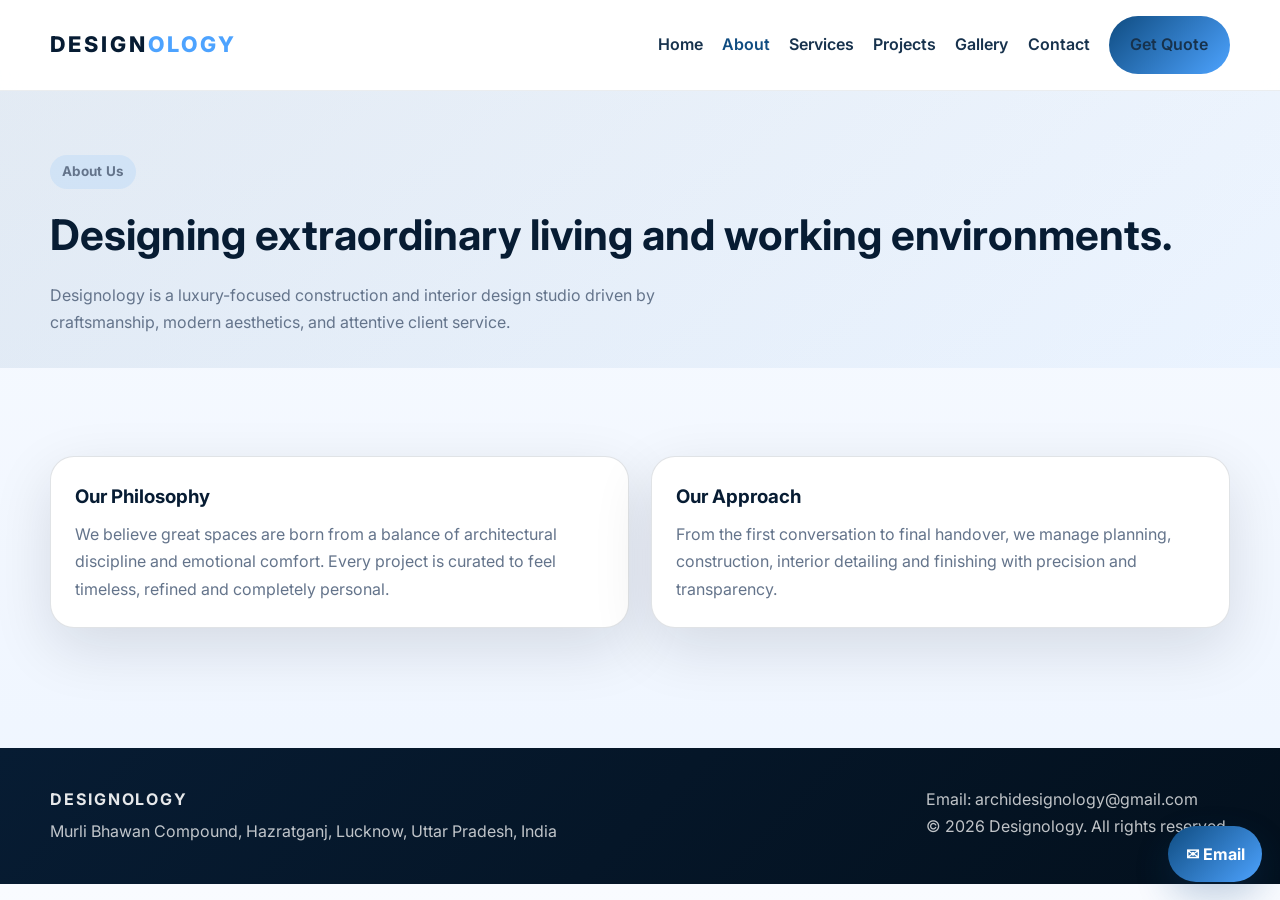
==== about.html @ 92bfb2e4 "Initial Designology Website" ====
<!DOCTYPE html>
<html lang="en">
  <head>
    <meta charset="UTF-8" />
    <meta name="viewport" content="width=device-width, initial-scale=1.0" />
    <title>About | Designology</title>
    <link rel="preconnect" href="https://fonts.googleapis.com" />
    <link rel="preconnect" href="https://fonts.gstatic.com" crossorigin />
    <link href="https://fonts.googleapis.com/css2?family=Inter:wght@400;500;600;700;800&display=swap" rel="stylesheet" />
    <link rel="stylesheet" href="styles.css" />
  </head>
  <body>
    <header class="navbar">
      <div class="container">
        <a class="brand" href="index.html">DESIGN<span>OLOGY</span></a>
        <button class="menu-toggle" aria-label="Open menu">☰</button>
        <nav class="nav-links">
          <a href="index.html">Home</a>
          <a href="about.html" class="active">About</a>
          <a href="services.html">Services</a>
          <a href="projects.html">Projects</a>
          <a href="gallery.html">Gallery</a>
          <a href="contact.html">Contact</a>
          <a href="quote.html" class="btn btn-primary">Get Quote</a>
        </nav>
      </div>
    </header>

    <main>
      <section class="page-hero">
        <div class="container reveal">
          <p class="badge">About Us</p>
          <h1>Designing extraordinary living and working environments.</h1>
          <p>Designology is a luxury-focused construction and interior design studio driven by craftsmanship, modern aesthetics, and attentive client service.</p>
        </div>
      </section>

      <section class="section">
        <div class="container grid-2">
          <div class="card reveal">
            <h3>Our Philosophy</h3>
            <p>We believe great spaces are born from a balance of architectural discipline and emotional comfort. Every project is curated to feel timeless, refined and completely personal.</p>
          </div>
          <div class="card reveal">
            <h3>Our Approach</h3>
            <p>From the first conversation to final handover, we manage planning, construction, interior detailing and finishing with precision and transparency.</p>
          </div>
        </div>
      </section>
    </main>

    <footer class="footer">
      <div class="container">
        <div>
          <strong>DESIGNOLOGY</strong>
          <p>Murli Bhawan Compound, Hazratganj, Lucknow, Uttar Pradesh, India</p>
        </div>
        <div>
          <p>Email: archidesignology@gmail.com</p>
          <p>© <span id="year"></span> Designology. All rights reserved.</p>
        </div>
      </div>
    </footer>

    <script src="script.js"></script>
      <a class="floating-email" href="mailto:archidesignology@gmail.com" aria-label="Email Designology">✉ Email</a>
  </body>
</html>
---- styles.css ----
:root {
  --primary: #0f4c81;
  --secondary: #4da3ff;
  --accent: #071c33;
  --dark: #03101d;
  --light: #f5f8fc;
  --white: #ffffff;
  --text: #17324d;
  --muted: #64748b;
  --border: rgba(7, 28, 51, 0.12);
  --shadow: 0 20px 60px rgba(4, 19, 34, 0.12);
}

* { box-sizing: border-box; margin: 0; padding: 0; }
html { scroll-behavior: smooth; }
body {
  font-family: 'Manrope', 'Inter', 'Segoe UI', Arial, sans-serif;
  color: var(--text);
  background: linear-gradient(180deg, #f9fbff 0%, #eef5ff 100%);
  line-height: 1.7;
}
a { color: inherit; text-decoration: none; }
img { width: 100%; display: block; }
.container { width: min(1180px, calc(100% - 2rem)); margin: 0 auto; }
.section { padding: 5.5rem 0; }
.section-title { font-size: clamp(1.8rem, 2.4vw, 2.7rem); font-weight: 800; margin-bottom: 0.9rem; color: var(--accent); line-height: 1.2; }
.section-subtitle { color: var(--muted); max-width: 720px; margin-bottom: 2rem; font-size: 1rem; }
.btn {
  display: inline-flex;
  align-items: center;
  justify-content: center;
  border: 0;
  border-radius: 999px;
  padding: 0.95rem 1.35rem;
  font-weight: 700;
  cursor: pointer;
  transition: transform .25s ease, box-shadow .25s ease, background .25s ease;
}
.btn:hover { transform: translateY(-2px); box-shadow: var(--shadow); }
.btn-primary { background: linear-gradient(135deg, var(--primary), var(--secondary)); color: var(--white); }
.btn-secondary { background: rgba(255,255,255,.18); color: var(--white); border: 1px solid rgba(255,255,255,.2); }

.navbar {
  position: sticky;
  top: 0;
  z-index: 1000;
  background: rgba(255,255,255,0.88);
  backdrop-filter: blur(12px);
  border-bottom: 1px solid rgba(7, 28, 51, 0.08);
}
.navbar .container {
  display: flex;
  align-items: center;
  justify-content: space-between;
  padding: 1rem 0;
}
.brand {
  font-size: 1.35rem;
  font-weight: 800;
  letter-spacing: 0.14em;
  color: var(--accent);
}
.brand span { color: var(--secondary); }
.nav-links {
  display: flex;
  gap: 1.2rem;
  align-items: center;
}
.nav-links a {
  font-weight: 600;
  color: var(--text);
  transition: color .2s ease;
}
.nav-links a:hover, .nav-links a.active { color: var(--primary); }
.menu-toggle { display: none; background: transparent; border: 0; font-size: 1.55rem; color: var(--accent); }

.hero {
  position: relative;
  min-height: 92vh;
  display: grid;
  place-items: center;
  overflow: hidden;
}
.hero::before {
  content: '';
  position: absolute;
  inset: 0;
  background: linear-gradient(135deg, rgba(3, 16, 29, 0.84), rgba(15, 76, 129, 0.55)), url('https://images.unsplash.com/photo-1512918728675-ed5a9ecdebfd?auto=format&fit=crop&w=1800&q=80') center/cover;
  transform: scale(1.04);
  z-index: -2;
}
.hero::after {
  content: '';
  position: absolute;
  inset: 0;
  background: linear-gradient(90deg, rgba(3,16,29,.65) 0%, rgba(3,16,29,.3) 50%, rgba(3,16,29,.58) 100%);
  z-index: -1;
}
.hero .container {
  display: grid;
  grid-template-columns: 1.15fr .85fr;
  gap: 2.6rem;
  align-items: center;
  padding: 4.5rem 0;
}
.hero h1 {
  font-size: clamp(2.6rem, 4.8vw, 4.6rem);
  line-height: 1.08;
  color: var(--white);
  margin-bottom: 1rem;
  letter-spacing: -0.02em;
}
.hero p { color: rgba(255,255,255,0.9); font-size: 1.05rem; margin-bottom: 1.4rem; max-width: 640px; }
.hero-actions { display: flex; flex-wrap: wrap; gap: 1rem; margin-top: 1.3rem; }
.hero-badges { display: flex; flex-wrap: wrap; gap: 0.8rem; margin-top: 1.3rem; }
.hero-badges span { background: rgba(255,255,255,.16); color: var(--white); padding: .65rem .95rem; border-radius: 999px; border: 1px solid rgba(255,255,255,.2); font-size: .95rem; }
.hero-card {
  background: rgba(255,255,255,0.97);
  border: 1px solid rgba(255,255,255,.35);
  border-radius: 24px;
  padding: 1.6rem;
  box-shadow: var(--shadow);
}
.hero-card h3 { color: var(--accent); margin-bottom: .45rem; font-size: 1.15rem; }
.hero-card ul { list-style: none; display: grid; gap: .75rem; margin-top: 1rem; }
.hero-card li { display: flex; gap: .6rem; color: var(--muted); }
.hero-card li::before { content: '✦'; color: var(--secondary); }

.grid-2, .grid-3 { display: grid; gap: 1.4rem; }
.grid-2 { grid-template-columns: repeat(2, minmax(0, 1fr)); }
.grid-3 { grid-template-columns: repeat(3, minmax(0, 1fr)); }
.card, .project-card, .gallery-card, .testimonial, .contact-card .card {
  background: var(--white);
  border: 1px solid var(--border);
  border-radius: 24px;
  box-shadow: var(--shadow);
}
.card { padding: 1.5rem; }
.card h3 { margin-bottom: .5rem; color: var(--accent); }
.card p { color: var(--muted); }

.stats-grid { display: grid; grid-template-columns: repeat(3, minmax(0, 1fr)); gap: 1rem; margin-top: 2rem; }
.stat {
  background: linear-gradient(135deg, rgba(15, 76, 129, 0.1), rgba(4, 17, 34, 0.04));
  border: 1px solid var(--border);
  border-radius: 20px;
  padding: 1.35rem;
  text-align: center;
}
.stat strong { display: block; font-size: 2rem; color: var(--accent); margin-bottom: .25rem; }
.stat span { color: var(--muted); font-size: .92rem; }

.project-card, .gallery-card, .testimonial { overflow: hidden; }
.project-card img, .gallery-card img { height: 240px; object-fit: cover; }
.project-card .content, .gallery-card .content, .testimonial .content { padding: 1.25rem; }
.project-card h3, .gallery-card h3 { color: var(--accent); margin-bottom: .4rem; }
.project-card p, .gallery-card p, .testimonial p { color: var(--muted); }
.project-card:hover, .gallery-card:hover { transform: translateY(-4px); transition: transform .3s ease; }
.badge { display: inline-block; background: rgba(77,163,255,.12); color: var(--primary); border-radius: 999px; padding: .35rem .75rem; font-size: .84rem; font-weight: 700; margin-bottom: .65rem; letter-spacing: .02em; }

.timeline { display: grid; gap: 1rem; }
.timeline-item {
  display: flex; gap: 1rem;
  background: var(--white);
  border: 1px solid var(--border);
  border-radius: 20px;
  padding: 1rem 1.2rem;
  box-shadow: var(--shadow);
}
.timeline-item .number { width: 42px; height: 42px; border-radius: 50%; display: grid; place-items: center; background: linear-gradient(135deg, var(--primary), var(--secondary)); color: var(--white); font-weight: 800; }

.insta-strip { display: grid; grid-template-columns: repeat(3, minmax(0, 1fr)); gap: 1rem; }
.insta-card {
  position: relative;
  overflow: hidden;
  border-radius: 20px;
  box-shadow: var(--shadow);
  min-height: 220px;
  background: linear-gradient(135deg, rgba(13, 36, 63, 0.95), rgba(77, 163, 255, 0.92));
}
.insta-card img {
  height: 100%;
  object-fit: cover;
  transition: transform .35s ease;
}
.insta-card:hover img { transform: scale(1.06); }
.insta-card::after {
  content: '';
  position: absolute;
  inset: 0;
  background: linear-gradient(180deg, transparent 0%, rgba(3, 16, 29, 0.45) 100%);
}
.insta-card .insta-meta {
  position: absolute;
  inset: auto 0 0 0;
  z-index: 1;
  padding: 1rem;
  color: var(--white);
  font-weight: 700;
}
.insta-action {
  display: inline-flex;
  align-items: center;
  justify-content: center;
  gap: 0.55rem;
  margin-top: 1.2rem;
  padding: 0.95rem 1.4rem;
  border-radius: 999px;
  background: linear-gradient(135deg, #405DE6, #E1306C, #F77737);
  color: var(--white);
  font-weight: 800;
  box-shadow: var(--shadow);
}

.map-frame { border: 0; width: 100%; min-height: 340px; border-radius: 24px; box-shadow: var(--shadow); }

.contact-card { display: grid; grid-template-columns: 1fr 1fr; gap: 2rem; align-items: start; }
.info-list { list-style: none; display: grid; gap: .8rem; color: var(--muted); }
.info-list strong { color: var(--accent); }
.form-grid { display: grid; gap: 1rem; }
label { font-weight: 700; color: var(--accent); }
input, select, textarea {
  width: 100%; border: 1px solid var(--border); border-radius: 14px; padding: .9rem 1rem; font: inherit; background: #f9fcff;
  color: var(--text);
}
textarea { min-height: 120px; resize: vertical; }
.success { display: none; margin-top: 1rem; padding: .9rem 1rem; border-radius: 12px; background: rgba(16, 185, 129, .15); color: #0f766e; font-weight: 700; }

.page-hero {
  padding: 4rem 0 2rem;
  background: linear-gradient(135deg, rgba(15,76,129,.09), rgba(77,163,255,.06));
}
.page-hero h1 { font-size: clamp(2rem, 3.3vw, 2.8rem); color: var(--accent); margin-bottom: .7rem; }
.page-hero p { color: var(--muted); max-width: 700px; }

.footer {
  background: linear-gradient(135deg, var(--accent), var(--dark));
  color: rgba(255,255,255,.9);
  padding: 2.4rem 0;
  margin-top: 2rem;
}
.footer .container { display: flex; justify-content: space-between; gap: 1.2rem; flex-wrap: wrap; }
.footer strong { display: block; margin-bottom: .3rem; letter-spacing: .12em; }
.footer p { color: rgba(255,255,255,.75); }

.floating-email {
  position: fixed;
  right: 1.1rem;
  bottom: 1.1rem;
  z-index: 1200;
  display: inline-flex;
  align-items: center;
  justify-content: center;
  gap: 0.5rem;
  padding: 0.9rem 1.1rem;
  border-radius: 999px;
  background: linear-gradient(135deg, var(--primary), var(--secondary));
  color: var(--white);
  font-weight: 700;
  box-shadow: 0 15px 35px rgba(15, 76, 129, 0.24);
}

.reveal { opacity: 0; transform: translateY(28px); transition: all .75s ease; }
.reveal.visible { opacity: 1; transform: translateY(0); }

@media (max-width: 900px) {
  .hero .container, .contact-card { grid-template-columns: 1fr; }
  .grid-3, .insta-strip { grid-template-columns: repeat(2, minmax(0, 1fr)); }
  .stats-grid { grid-template-columns: 1fr; }
}
@media (max-width: 760px) {
  .nav-links { position: absolute; top: 70px; right: 1rem; display: none; flex-direction: column; background: var(--white); padding: 1rem; border: 1px solid var(--border); border-radius: 18px; box-shadow: var(--shadow); }
  .nav-links.open { display: flex; }
  .menu-toggle { display: block; }
  .grid-2, .grid-3, .insta-strip { grid-template-columns: 1fr; }
  .section { padding: 4rem 0; }
  .hero { min-height: 100vh; }
  .hero .container { padding: 3rem 0; }
  .hero h1 { font-size: 2.4rem; }
}
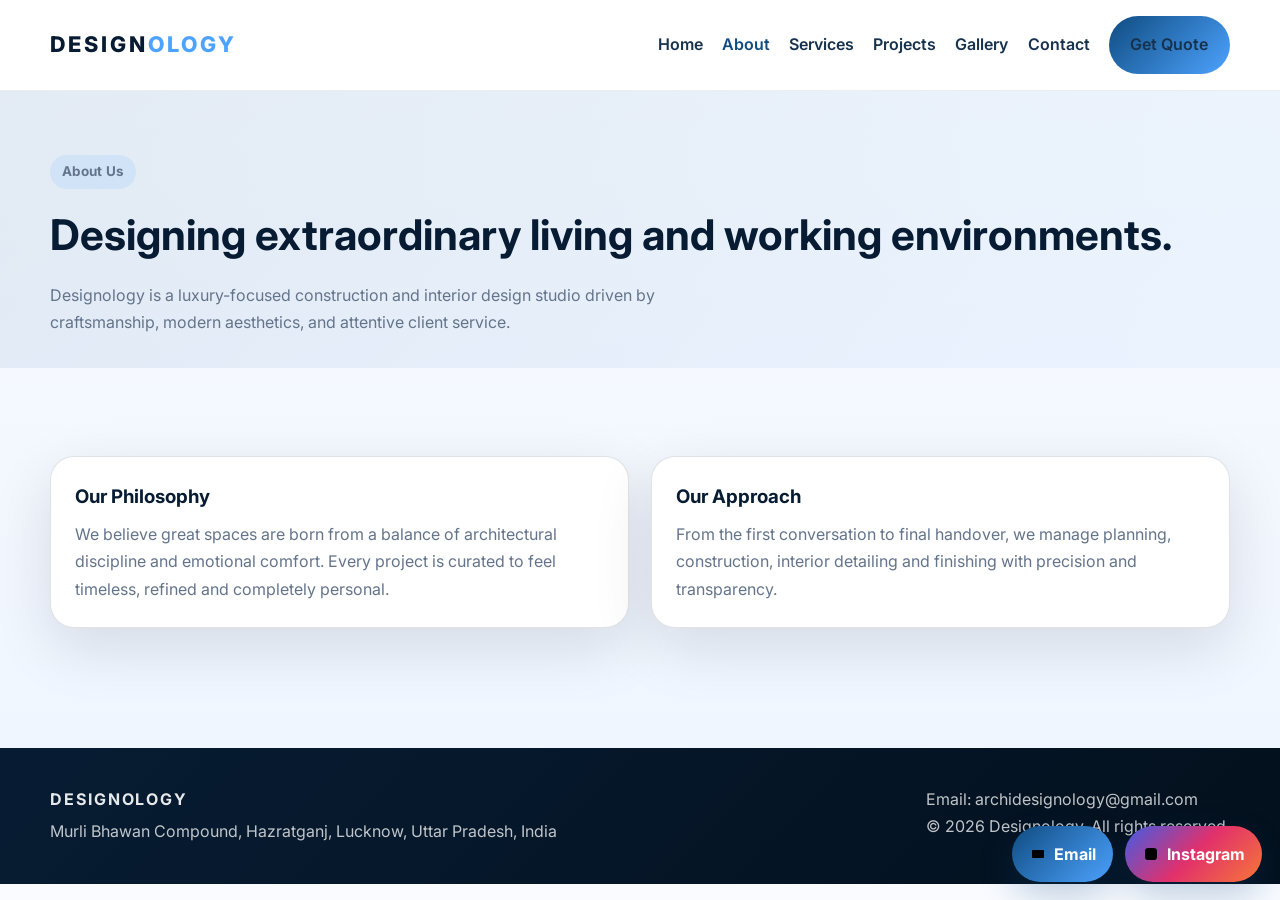
==== commit 9b456121: "UPDATE FLOTING instagram icon in footer of all pages and add email in footer of all pages" ====
--- a/about.html
+++ b/about.html
@@ -63,6 +63,22 @@
     </footer>
 
     <script src="script.js"></script>
-      <a class="floating-email" href="mailto:archidesignology@gmail.com" aria-label="Email Designology">✉ Email</a>
+    <div class="floating-actions">
+      <a class="floating-action floating-email" href="mailto:archidesignology@gmail.com" aria-label="Email Designology">
+        <svg viewBox="0 0 24 24" aria-hidden="true" focusable="false">
+          <path d="M4 6h16a1 1 0 0 1 1 1v10a1 1 0 0 1-1 1H4a1 1 0 0 1-1-1V7a1 1 0 0 1 1-1Z" />
+          <path d="m5 8 7 6 7-6" />
+        </svg>
+        <span>Email</span>
+      </a>
+      <a class="floating-action floating-instagram" href="https://www.instagram.com/designology11/" target="_blank" rel="noopener noreferrer" aria-label="Visit Designology on Instagram">
+        <svg viewBox="0 0 24 24" aria-hidden="true" focusable="false">
+          <rect x="3" y="3" width="18" height="18" rx="5" ry="5"></rect>
+          <circle cx="12" cy="12" r="4"></circle>
+          <circle cx="17.5" cy="6.5" r="1.2"></circle>
+        </svg>
+        <span>Instagram</span>
+      </a>
+    </div>
   </body>
 </html>
--- a/styles.css
+++ b/styles.css
@@ -225,6 +225,7 @@
 }
 textarea { min-height: 120px; resize: vertical; }
 .success { display: none; margin-top: 1rem; padding: .9rem 1rem; border-radius: 12px; background: rgba(16, 185, 129, .15); color: #0f766e; font-weight: 700; }
+.success.error { background: rgba(248, 113, 113, .14); color: #b91c1c; }
 
 .page-hero {
   padding: 4rem 0 2rem;
@@ -243,21 +244,41 @@
 .footer strong { display: block; margin-bottom: .3rem; letter-spacing: .12em; }
 .footer p { color: rgba(255,255,255,.75); }
 
-.floating-email {
+.floating-actions {
   position: fixed;
   right: 1.1rem;
   bottom: 1.1rem;
   z-index: 1200;
+  display: flex;
+  align-items: center;
+  gap: 0.75rem;
+}
+.floating-action {
   display: inline-flex;
   align-items: center;
   justify-content: center;
   gap: 0.5rem;
   padding: 0.9rem 1.1rem;
   border-radius: 999px;
-  background: linear-gradient(135deg, var(--primary), var(--secondary));
   color: var(--white);
   font-weight: 700;
   box-shadow: 0 15px 35px rgba(15, 76, 129, 0.24);
+  transition: transform .25s ease, box-shadow .25s ease;
+}
+.floating-action:hover {
+  transform: translateY(-2px);
+  box-shadow: 0 18px 36px rgba(15, 76, 129, 0.28);
+}
+.floating-action svg {
+  width: 1rem;
+  height: 1rem;
+  flex-shrink: 0;
+}
+.floating-email {
+  background: linear-gradient(135deg, var(--primary), var(--secondary));
+}
+.floating-instagram {
+  background: linear-gradient(135deg, #405DE6, #E1306C, #F77737);
 }
 
 .reveal { opacity: 0; transform: translateY(28px); transition: all .75s ease; }
@@ -277,4 +298,6 @@
   .hero { min-height: 100vh; }
   .hero .container { padding: 3rem 0; }
   .hero h1 { font-size: 2.4rem; }
-}
+  .floating-actions { right: .75rem; bottom: .75rem; gap: .6rem; }
+  .floating-action { padding: .8rem .95rem; font-size: .92rem; }
+}
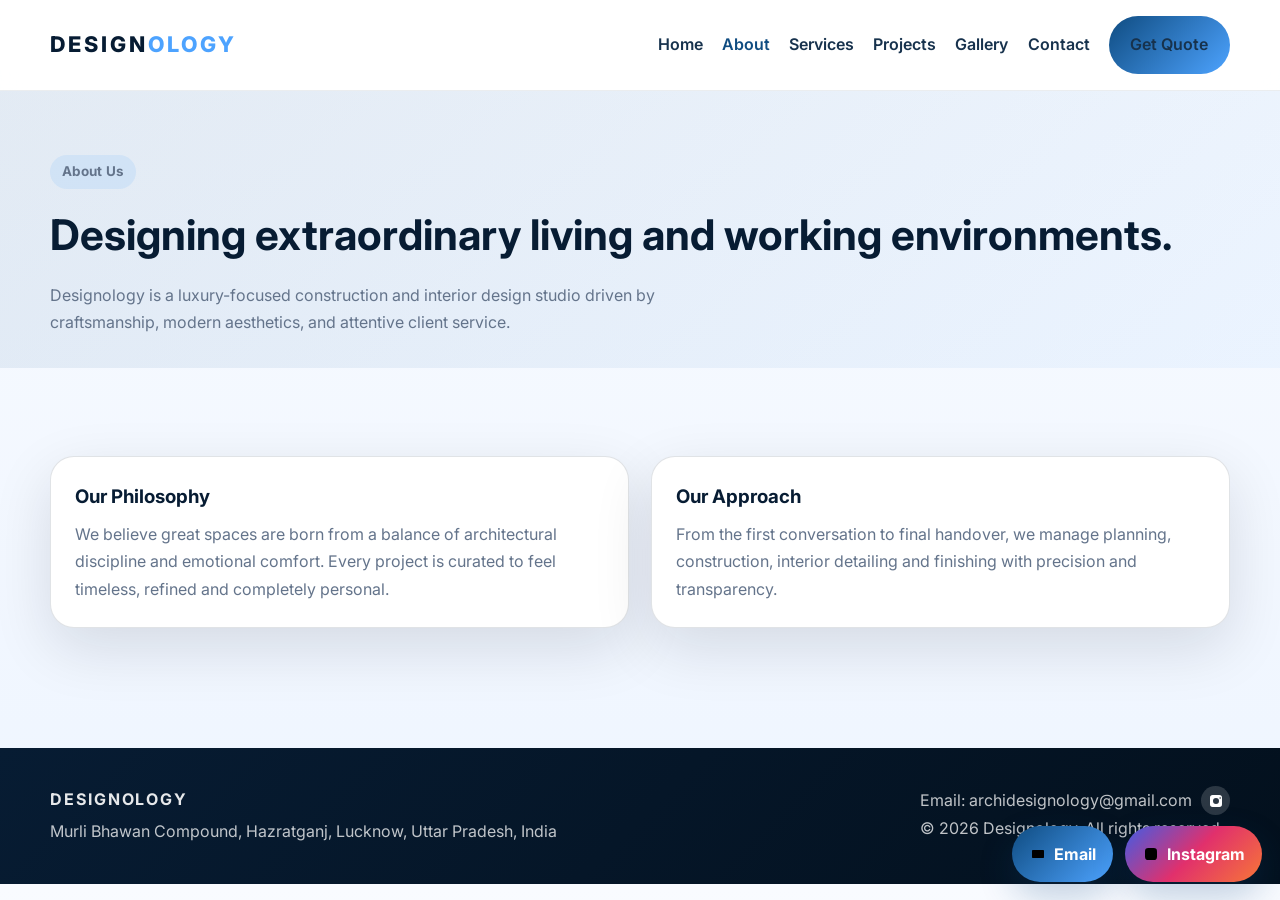
==== commit bc6fa60a: "floating instagram icon in footer of all pages and add email in footer of all pages" ====
--- a/about.html
+++ b/about.html
@@ -56,7 +56,14 @@
           <p>Murli Bhawan Compound, Hazratganj, Lucknow, Uttar Pradesh, India</p>
         </div>
         <div>
-          <p>Email: archidesignology@gmail.com</p>
+          <p class="footer-contact">
+            <span>Email: archidesignology@gmail.com</span>
+            <a class="footer-social-link" href="https://www.instagram.com/designology11/" target="_blank" rel="noopener noreferrer" aria-label="Visit Designology on Instagram">
+              <svg viewBox="0 0 24 24" aria-hidden="true" focusable="false">
+                <path d="M7 3h10a4 4 0 0 1 4 4v10a4 4 0 0 1-4 4H7a4 4 0 0 1-4-4V7a4 4 0 0 1 4-4Zm5 4.5A4.5 4.5 0 1 0 16.5 12 4.5 4.5 0 0 0 12 7.5Zm6.25-1.25a1.25 1.25 0 1 0 1.25 1.25 1.25 1.25 0 0 0-1.25-1.25Z" />
+              </svg>
+            </a>
+          </p>
           <p>© <span id="year"></span> Designology. All rights reserved.</p>
         </div>
       </div>
--- a/styles.css
+++ b/styles.css
@@ -243,6 +243,33 @@
 .footer .container { display: flex; justify-content: space-between; gap: 1.2rem; flex-wrap: wrap; }
 .footer strong { display: block; margin-bottom: .3rem; letter-spacing: .12em; }
 .footer p { color: rgba(255,255,255,.75); }
+.footer-contact {
+  display: inline-flex;
+  align-items: center;
+  gap: 0.6rem;
+  flex-wrap: wrap;
+  margin: 0;
+}
+.footer-social-link {
+  display: inline-flex;
+  align-items: center;
+  justify-content: center;
+  width: 1.8rem;
+  height: 1.8rem;
+  border-radius: 50%;
+  background: rgba(255,255,255,.16);
+  color: var(--white);
+  transition: transform .2s ease, background .2s ease;
+}
+.footer-social-link:hover {
+  transform: translateY(-1px);
+  background: rgba(255,255,255,.24);
+}
+.footer-social-link svg {
+  width: 1rem;
+  height: 1rem;
+  fill: currentColor;
+}
 
 .floating-actions {
   position: fixed;
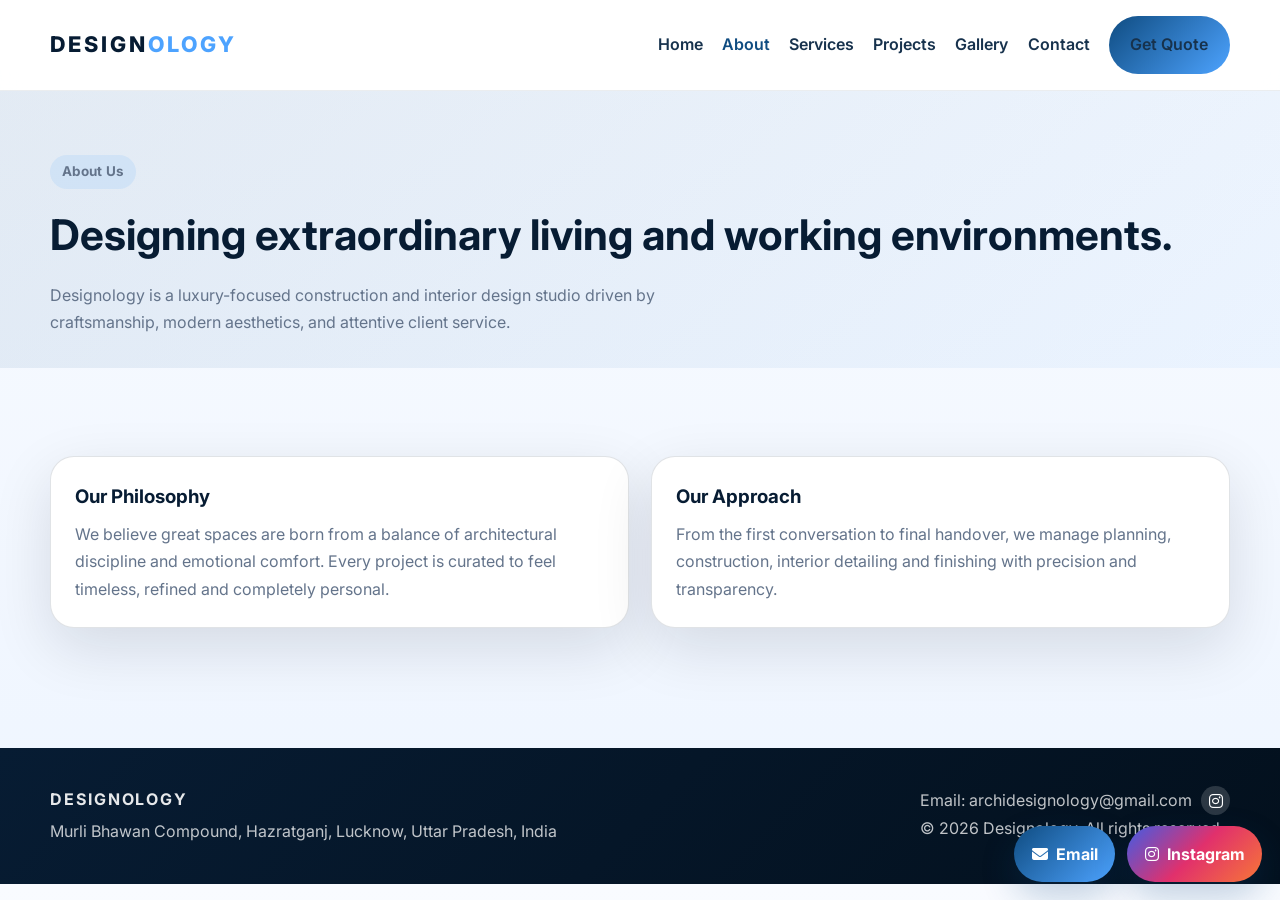
==== commit da6d9d31: "Fix floating email and Instagram icons" ====
--- a/about.html
+++ b/about.html
@@ -7,6 +7,7 @@
     <link rel="preconnect" href="https://fonts.googleapis.com" />
     <link rel="preconnect" href="https://fonts.gstatic.com" crossorigin />
     <link href="https://fonts.googleapis.com/css2?family=Inter:wght@400;500;600;700;800&display=swap" rel="stylesheet" />
+    <link rel="stylesheet" href="https://cdnjs.cloudflare.com/ajax/libs/font-awesome/6.5.2/css/all.min.css" crossorigin="anonymous" referrerpolicy="no-referrer" />
     <link rel="stylesheet" href="styles.css" />
   </head>
   <body>
@@ -59,9 +60,7 @@
           <p class="footer-contact">
             <span>Email: archidesignology@gmail.com</span>
             <a class="footer-social-link" href="https://www.instagram.com/designology11/" target="_blank" rel="noopener noreferrer" aria-label="Visit Designology on Instagram">
-              <svg viewBox="0 0 24 24" aria-hidden="true" focusable="false">
-                <path d="M7 3h10a4 4 0 0 1 4 4v10a4 4 0 0 1-4 4H7a4 4 0 0 1-4-4V7a4 4 0 0 1 4-4Zm5 4.5A4.5 4.5 0 1 0 16.5 12 4.5 4.5 0 0 0 12 7.5Zm6.25-1.25a1.25 1.25 0 1 0 1.25 1.25 1.25 1.25 0 0 0-1.25-1.25Z" />
-              </svg>
+              <i class="fa-brands fa-instagram" aria-hidden="true"></i>
             </a>
           </p>
           <p>© <span id="year"></span> Designology. All rights reserved.</p>
@@ -72,18 +71,11 @@
     <script src="script.js"></script>
     <div class="floating-actions">
       <a class="floating-action floating-email" href="mailto:archidesignology@gmail.com" aria-label="Email Designology">
-        <svg viewBox="0 0 24 24" aria-hidden="true" focusable="false">
-          <path d="M4 6h16a1 1 0 0 1 1 1v10a1 1 0 0 1-1 1H4a1 1 0 0 1-1-1V7a1 1 0 0 1 1-1Z" />
-          <path d="m5 8 7 6 7-6" />
-        </svg>
+        <i class="fa-solid fa-envelope" aria-hidden="true"></i>
         <span>Email</span>
       </a>
       <a class="floating-action floating-instagram" href="https://www.instagram.com/designology11/" target="_blank" rel="noopener noreferrer" aria-label="Visit Designology on Instagram">
-        <svg viewBox="0 0 24 24" aria-hidden="true" focusable="false">
-          <rect x="3" y="3" width="18" height="18" rx="5" ry="5"></rect>
-          <circle cx="12" cy="12" r="4"></circle>
-          <circle cx="17.5" cy="6.5" r="1.2"></circle>
-        </svg>
+        <i class="fa-brands fa-instagram" aria-hidden="true"></i>
         <span>Instagram</span>
       </a>
     </div>
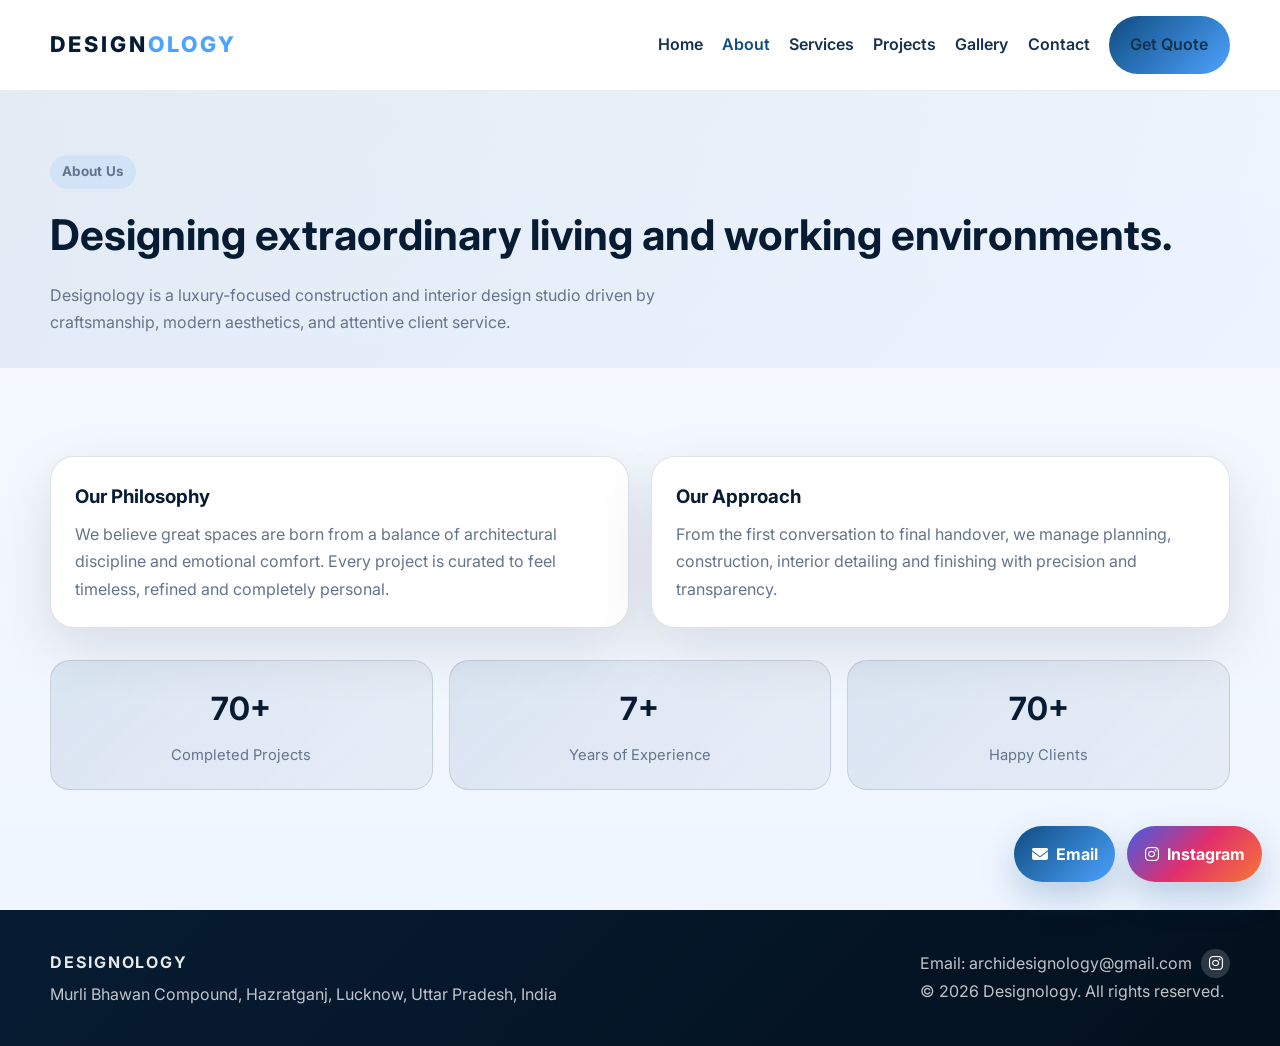
==== commit a749ce8d: "Update services and company statistics" ====
--- a/about.html
+++ b/about.html
@@ -47,6 +47,13 @@
             <p>From the first conversation to final handover, we manage planning, construction, interior detailing and finishing with precision and transparency.</p>
           </div>
         </div>
+        <div class="container">
+          <div class="stats-grid reveal">
+            <div class="stat"><strong data-target="70" data-suffix="+">0</strong><span>Completed Projects</span></div>
+            <div class="stat"><strong data-target="7" data-suffix="+">0</strong><span>Years of Experience</span></div>
+            <div class="stat"><strong data-target="70" data-suffix="+">0</strong><span>Happy Clients</span></div>
+          </div>
+        </div>
       </section>
     </main>
 
